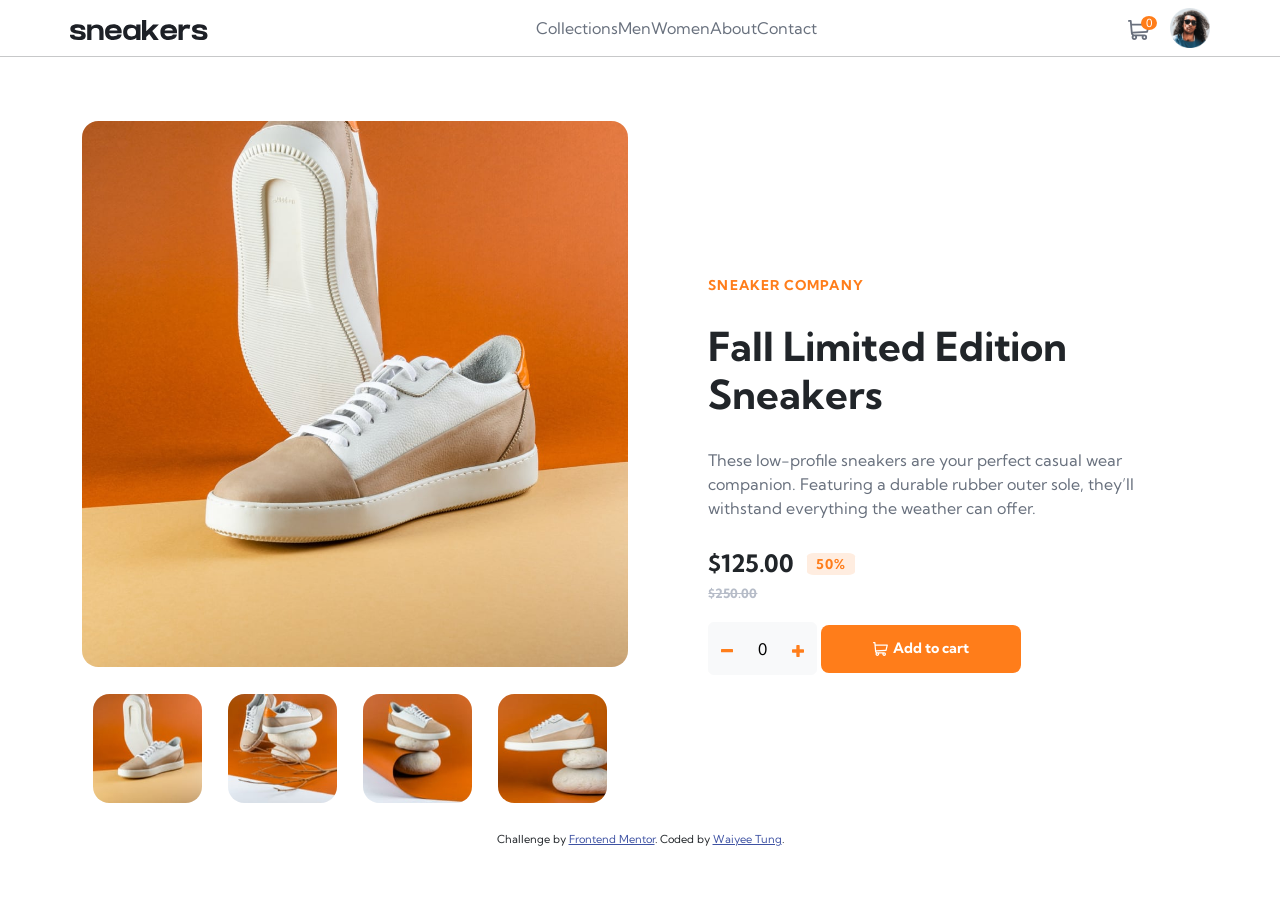
==== index.html @ faf1a02a "Added readme, html, css, js files and image folder" ====
<!DOCTYPE html>
<html lang="en">
<head>
  <meta charset="UTF-8">
  <meta name="viewport" content="width=device-width, initial-scale=1.0"> <!-- displays site properly based on user's device -->
  
  <link rel="icon" type="image/png" sizes="32x32" href="./images/favicon-32x32.png">
  <!-- Fonts -->
  <link rel="preconnect" href="https://fonts.googleapis.com">
  <link rel="preconnect" href="https://fonts.gstatic.com" crossorigin>
  <link href="https://fonts.googleapis.com/css2?family=Kumbh+Sans:wght@400;600;700&display=swap" rel="stylesheet">


  <!-- Bootstrap -->
  <link href="https://cdn.jsdelivr.net/npm/bootstrap@5.1.3/dist/css/bootstrap.min.css" rel="stylesheet" integrity="sha384-1BmE4kWBq78iYhFldvKuhfTAU6auU8tT94WrHftjDbrCEXSU1oBoqyl2QvZ6jIW3" crossorigin="anonymous">
  
  <!-- Stylesheet -->
  <link rel="stylesheet" href="styles.css">
  <title>Sneakers</title>

  <!-- Feel free to remove these styles or customise in your own stylesheet 👍 -->
  <style>
    .attribution { font-size: 11px; text-align: center; }
    .attribution a { color: hsl(228, 45%, 44%); }
  </style>
</head>
<body>
<!-- Dark Overlay element -->
<div class="overlay"></div>

<!-- Navbar -->
<header>
  <div class="container-lg navbar">
    <ul class="left-nav">
      <li><a href="#" class="icon-menu">
        <img src="images/icon-menu.svg" alt="icon-menu">
      </a></li>
      <li><a href="#" class="navbar-brand">
        <img src="images/logo.svg" alt="logo" srcset="" class="logo">
      </a></li>
    </ul>
    
    <ul class="sidebar">
      <li>
       <button id="dismiss">
        <img src="images/icon-close-grey.svg" alt="icon-close">
       </button>
      </li>
      <li data-toggle="collapse" aria-expanded="false"><a href="#" class="nav-link">Collections</a></li>
      <li><a href="#" class="nav-link">Men</a></li>
      <li><a href="#" class="nav-link">Women</a></li>
      <li><a href="#" class="nav-link">About</a></li>
      <li><a href="#" class="nav-link">Contact</a></li>
    </ul>
  
    <ul class="right-nav">  
      <li class="nav-item nav-cart">
        <a class="cart-icon nav-link" href="#">
          <img src="images/icon-cart.svg" alt="cart-icon">
          <span class="cart-count">0</span>
        </a>
        <div class="cart">
          <p class="cart-head">Cart</p>
          <div class="cart-body">
            <div class="cart-empty">
              <p>Your Cart is empty</p>
            </div>
          </div>
        </div>
      </li>
      
      <li class="nav-item">
        <a class="nav-link avatar" href="#"><img src="images/image-avatar.png" alt="avatar"></a>
      </li>
    </ul>
  </div>
  
</header>
<hr>


<div class="container-lg">
  <div class="row">
    <!-- Image Product -->
    <div class="photo col-md-6">
      <div class="img-large-div">
        <img class="img-large" src="images/image-product-1.jpg" alt="">
        <a class="prev"><img src="images/icon-previous.svg" alt="prev-icon"></a>
        <a class="next"><img src="images/icon-next.svg" alt="next-icon"></a>
      </div>

      
      

      
      <div class="thumbnails d-none d-md-block">
        <img class="thumbnail" src="images/image-product-1-thumbnail.jpg" alt="beige-white-shoes1">
        <img class="thumbnail" src="images/image-product-2-thumbnail.jpg" alt="beige-white-shoes2">
        <img class="thumbnail" src="images/image-product-3-thumbnail.jpg" alt="beige-white-shoe3">
        <img class="thumbnail" src="images/image-product-4-thumbnail.jpg" alt="beige-white-shoe4"> 
      </div>
    </div>
  
    <!-- Lightbox -->
    <div id="myModal" class="modal">
       
      <span class="close"><img src="images/icon-close.svg" alt="close-icon"></span>
      
      <div class="modal-content">
        <img class="img-large" src="images/image-product-1.jpg" alt="">
        <div class="thumbnails">
          <img class="thumbnail" src="images/image-product-1-thumbnail.jpg" alt="beige-white-shoes1">
          <img class="thumbnail" src="images/image-product-2-thumbnail.jpg" alt="beige-white-shoes2">
          <img class="thumbnail" src="images/image-product-3-thumbnail.jpg" alt="beige-white-shoe3">
          <img class="thumbnail" src="images/image-product-4-thumbnail.jpg" alt="beige-white-shoe4">
        </div>
        <div class="images">
          <img class="mySlides" src="images/image-product-1.jpg" alt="">
          <img class="mySlides" src="images/image-product-2.jpg" alt="">
          <img class="mySlides" src="images/image-product-3.jpg" alt="">
          <img class="mySlides" src="images/image-product-4.jpg" alt="">
        </div>

        <a class="prev"><img src="images/icon-previous.svg" alt="prev-icon"></a>
        <a class="next"><img src="images/icon-next.svg" alt="next-icon"></a>
      </div>
    </div>


    


    <!-- Product Description -->
    <div class="product-desp col-md-6">
      <h4>Sneaker Company</h4>
      <h2>Fall Limited Edition Sneakers</h2>
      <p>These low-profile sneakers are your perfect casual wear companion. Featuring a 
          durable rubber outer sole, they’ll withstand everything the weather can offer.
      </p>
      <div class="price">
        <h3>$<span>125</span>.00</h3>
        <h4 class="percent-off">50%</h4>
      </div>
      
      <h5>$250.00</h5>

      <div class="buttons">
        <div class="btn-group btn-lg" role="group" aria-label="number-add-to-cart">
          <button id="minus-btn" type="button" class="btn btn-light"><img src="images/icon-minus.svg" alt="minus-icon"></button>
          <button id="total-btn" type="button" class="btn btn-light">0</button>
          <button id="plus-btn" type="button" class="btn btn-light"><img src="images/icon-plus.svg" alt="minus-icon"></button>
        </div>

        <button id="add-cart" type="button" class="btn btn-primary btn-lg">
          <img class="icon-cart-white" src="images/icon-cart-white.svg" alt="cart-icon">Add to cart
        </button>
      </div>
      
    </div>
  </div>
</div>

  
  <div class="attribution">
    Challenge by <a href="https://www.frontendmentor.io?ref=challenge" target="_blank">Frontend Mentor</a>. 
    Coded by <a href="#">Waiyee Tung</a>.
  </div>

  <!-- jQuery first-->
  <script src="https://code.jquery.com/jquery-3.6.0.min.js" integrity="sha256-/xUj+3OJU5yExlq6GSYGSHk7tPXikynS7ogEvDej/m4=" crossorigin="anonymous"></script>  

  <!-- Bootstrap JS -->
  <script src="https://cdn.jsdelivr.net/npm/bootstrap@5.1.3/dist/js/bootstrap.bundle.min.js" integrity="sha384-ka7Sk0Gln4gmtz2MlQnikT1wXgYsOg+OMhuP+IlRH9sENBO0LRn5q+8nbTov4+1p" crossorigin="anonymous"></script>

  <!-- JS -->
  <script src="sidebar.js"></script>
  <script src="quantity.js"></script>
  <script src="app.js"></script>
</body>
</html>
---- styles.css ----
body {
    font-family: 'Kumbh Sans', sans-serif;
}

/* Nav */
.icon-menu {
    padding-right: 15px;
}

ul {
    list-style-type: none;
    margin: 0;
    padding: 0;
}

.nav-link {
    color: hsl(219, 9%, 45%);
}

.nav-link:hover {
    color: hsl(220, 13%, 13%);
    font-weight: 600;
}

.left-nav, .sidebar, .right-nav {
    display: flex;
    align-items: center;
}

.cart-icon {
    padding: 0;
}

.cart-icon:hover {
    transform: scale(1.1);
}

@media (min-width: 768px) {
    ul {
        display: flex;
    }

    .icon-menu, #dismiss {
        display: none;
    }
}

@media (max-width: 767.98px) {

    .sidebar {
        display: none;
        min-width: 250px;
        max-width: 250px;
        background-color: white;
        height: 100vh;
        position: fixed;
        top: 0;
        left: 0;
        /* top layer */
        z-index: 9999;
    }

    .sidebar.active {
        display: block;
    }

    .overlay {
        display: none;
        position: fixed;
        /* full screen */
        width: 100vw;
        height: 100vh;
        /* transparent black */
        background: rgba(0, 0, 0, 0.7);
        /* middle layer, i.e. appears below the sidebar */
        z-index: 998;
        opacity: 0.8;
        /* animate the transition */
        transition: all 0.5s ease-in-out;
    }

    /* display .overlay when it has the .active class */
    .overlay.active {
        display: block;   
    }

    #dismiss {
        width: 35px;
        height: 35px;
        /* position: absolute; */
        /* top right corner of the sidebar */
        top: 10px;
        left: 10px;
    }


}

/*  */
.nav-item .avatar img {
    width: 40px;
}

.cart-count {
    background: #FF7D19;
    color: white;
    font-size: 0.7em;
    padding: 0 5px;
    border-radius: 50%;
    text-align: center;
    position: relative;
    right: 13px;
    bottom: 7px;
}

.avatar img:hover {
    border: 2px solid hsl(26, 100%, 55%);
    border-radius: 50%;
}

hr {
    margin-top: 0;
    margin-bottom: 5%;
}

@media (max-width: 767.98px) {
    hr {
        margin-bottom: 0;
    }
}


/* Images */
@media (max-width: 767.98px) {
    .col-md-6 {
        padding: 0;
    }
}

.img-large-div .img-large {
    max-width: 100%;
    object-fit: contain;
}

@media (min-width: 768px) {
    .img-large-div .img-large {
    border-radius: 3%;
    }
}


.img-large-div, .thumbnails {
    display: flex;
    justify-content: space-between;
}

.thumbnail {
    width: 20%;
    border-radius: 15%;
    margin: 5% 2%;
}

.thumbnail:hover {
    border: 2px solid hsl(26, 100%, 55%);
    opacity: 90%;
}


/* Lightbox */

.modal .img-large{
    width: 100%;
}

.modal .images {
    display: none;
}

.modal {
    display: none;
    position: fixed;
    z-index: 1;
    padding-top: 100px;
    left: 0;
    top: 0;
    width: 100%;
    height: 100%;
    overflow: auto;
    background-color: rgb(0,0,0); /* Fallback color */
    background-color: rgba(0,0,0,0.7); /* Black w/ opacity */
}

.modal-content {
    margin: auto;
    display: block;
    max-width: 700px;
}

.modal .close img{   
    position: absolute;
    top: 6%;
    right: 18%;
    transition: 0.3s;
    width: 1em;
}
  
@media (max-width: 1199.98px) {
    .modal .close img {
        top: 6%;
        right: 15%;
    }
}

@media (max-width: 991.98px) {
    .modal .close img {
        top: 6%;
        right: 10%;
    }
}

.modal .close img:hover,
.modal .close img:focus {
    text-decoration: none;
    cursor: pointer;
    width: 1.1em;
}

.prev,
.next {
      cursor: pointer;
      position: absolute;
      top: 50%;
      margin-top: -15%;
      width: auto;
      padding: 20px 25px;
      border-radius: 50%;
      transition: 0.6s ease;
      background-color: white;
  }

.prev {
    left: -4%;
}

.next {
    right: -4%;
  }

.prev:hover, .next:hover {
    transform: scale(1.1);
}

.photo .img-large-div {
    position: relative;
}

.photo .prev,
.photo .next {
    padding: 15px 20px;
    margin-top: -7%;
}

.photo .prev {
    left: 2%;
}

.photo .next {
    right: 2%;
}

@media (min-width: 768px) {
    .photo .prev, 
    .photo .next {
        display: none;
    }
}


/* Product Description */
.product-desp {
    padding: 0 6%;
    display: flex;
    flex-direction: column;
    justify-content: center;
}

@media (max-width: 767.98px) {
    .product-desp {
        padding: 10% 6%;
    }
}

.product-desp h4 {
    color: hsl(26, 100%, 55%);
    text-transform: uppercase;
    font-size: 0.85em;
    font-weight: 700;
    letter-spacing: 0.08em;
  }

.product-desp h2 {
      font-weight: 700;
      font-size: 2.5em;
      padding: 5% 0;
  }

.product-desp p {
      color: hsl(219, 9%, 45%);
      padding-bottom: 3%;
  }

.product-desp .price {
    display: inline-flex;
    align-items: center;
}

.product-desp h3 {
      font-size: 1.5em;
      font-weight: 700;
      padding-right: 3%;
  }

.product-desp .percent-off {
      background-color: hsl(25, 100%, 94%);
      width: 48px;
      height: 60%;
      padding: 3px 2px;
      border-radius: 15%;
      text-align: center;
  }

.product-desp h5 {
      color: hsl(220, 14%, 75%);
      font-size: 0.8em;
      font-weight: 700;
      text-decoration: line-through;
  }

.product-desp .btn-lg {
    height: 3.3em;
}

.product-desp #add-cart {
    background-color: hsl(26, 100%, 55%);
    color: white;
    display: inline-flex;
    align-items: center;
    justify-content: center;
    width: 46%;
    font-size: 0.9em;
    font-weight: 700;
    border: none;
}

#add-cart:hover {
    background-color: hsl(26, 100%, 50%);
}

.product-desp .icon-cart-white {
    width: 1.4em;
    padding-right: 5px;
}

.buttons {
    padding-top: 3%;
}

.btn-group {
    padding-left: 0;
}


/* Cart */
.nav-cart {
    position: relative;
}

.cart {
    display: none;
    position: absolute;
    z-index: 1;
    background-color: white;
    width: 370px;
    top: 3.5em;
    left: -650%;
    box-shadow: 0 0 7px hsl(218, 21%, 82%);
    border-radius: 5%;
}

.cart-head, .cart-body {
    padding: 5%;
}

.cart-head {
    font-weight: 700;
    border-bottom: 1px solid hsl(218, 21%, 82%);
}

.cart-main img {
    width: 50px;
    height: 50px;
    border-radius: 14%;
    margin-right: 16px;
}

.cart-main .icon-delete {
    width: 12px;
    height: 13px;
    margin: 15px 0;
}

.cart-added-items {
    display: flex;
    flex-direction: row;
    justify-content: center;
}

.cart-added-items .name-price {
    margin-right: 15px;
}

.cart-main .btn-primary {
    background-color: #FF7D19;
    border: 1px solid #f6791a;
    width: 100%;
    height: 50px;
    font-size: 0.9em;
    font-weight: 600;
    
}
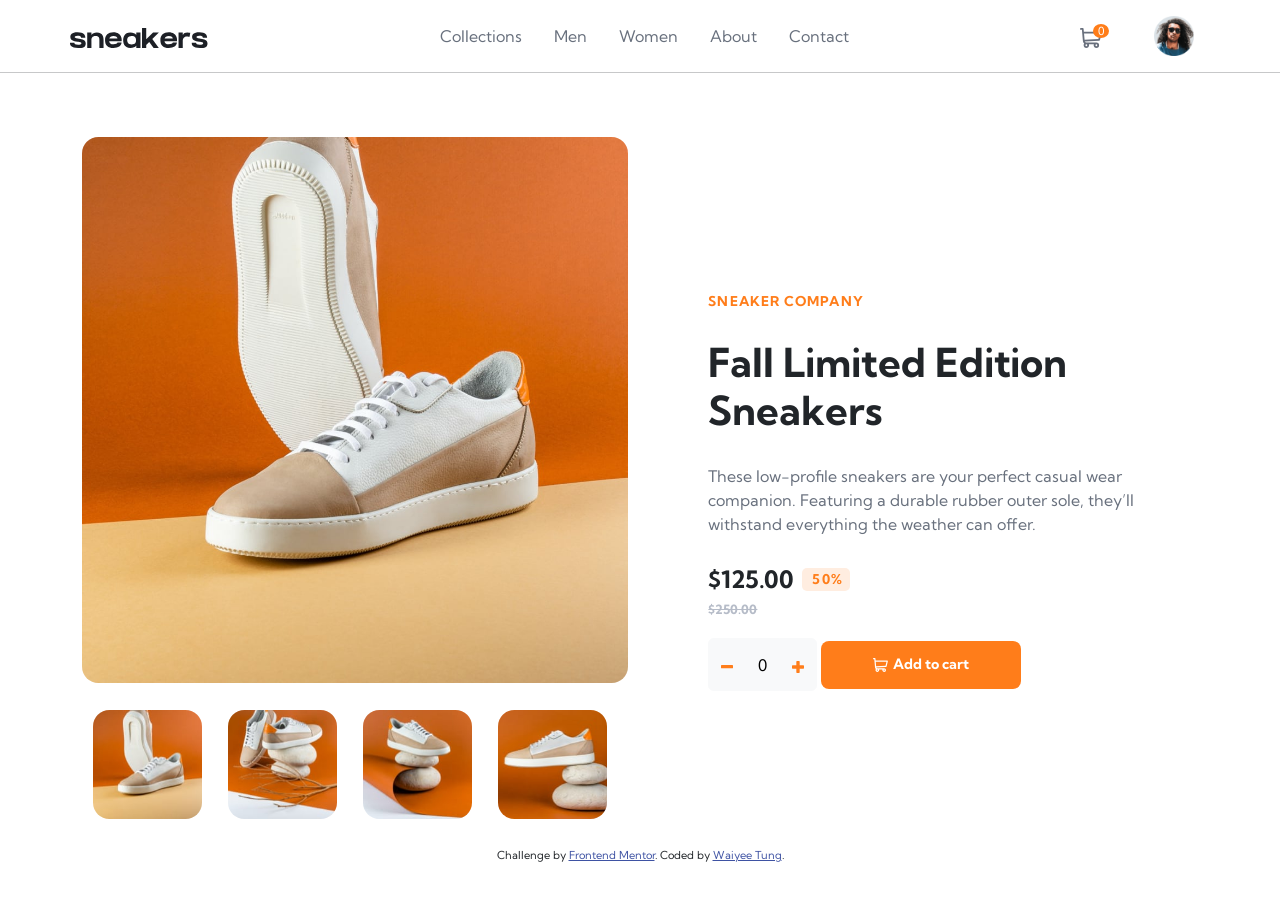
==== commit 568cc742: "index.html updated" ====
--- a/index.html
+++ b/index.html
@@ -137,12 +137,14 @@
       <p>These low-profile sneakers are your perfect casual wear companion. Featuring a 
           durable rubber outer sole, they’ll withstand everything the weather can offer.
       </p>
-      <div class="price">
-        <h3>$<span>125</span>.00</h3>
-        <h4 class="percent-off">50%</h4>
+      <div class="price-div">
+        <div class="price">
+          <h3>$<span>125</span>.00</h3>
+          <h4 class="percent-off">50%</h4>
+        </div>
+        <h5>$250.00</h5>
       </div>
-      
-      <h5>$250.00</h5>
+
 
       <div class="buttons">
         <div class="btn-group btn-lg" role="group" aria-label="number-add-to-cart">
--- a/styles.css
+++ b/styles.css
@@ -15,6 +15,8 @@
 
 .nav-link {
     color: hsl(219, 9%, 45%);
+    margin: 0.5rem 1rem;
+    padding: 0;
 }
 
 .nav-link:hover {
@@ -140,6 +142,7 @@
 .img-large-div .img-large {
     max-width: 100%;
     object-fit: contain;
+    cursor: pointer;
 }
 
 @media (min-width: 768px) {
@@ -152,6 +155,7 @@
 .img-large-div, .thumbnails {
     display: flex;
     justify-content: space-between;
+    cursor: pointer;
 }
 
 .thumbnail {
@@ -284,12 +288,6 @@
     justify-content: center;
 }
 
-@media (max-width: 767.98px) {
-    .product-desp {
-        padding: 10% 6%;
-    }
-}
-
 .product-desp h4 {
     color: hsl(26, 100%, 55%);
     text-transform: uppercase;
@@ -324,9 +322,10 @@
       background-color: hsl(25, 100%, 94%);
       width: 48px;
       height: 60%;
-      padding: 3px 2px;
-      border-radius: 15%;
+      padding: 3px 10px;
+      border-radius: 5px;
       text-align: center;
+      margin-right: 10em;
   }
 
 .product-desp h5 {
@@ -334,6 +333,8 @@
       font-size: 0.8em;
       font-weight: 700;
       text-decoration: line-through;
+      display: flex;
+      align-items: center;
   }
 
 .product-desp .btn-lg {
@@ -369,6 +370,23 @@
     padding-left: 0;
 }
 
+@media (max-width: 767.98px) {
+    .product-desp {
+        padding: 10% 6%;
+    }
+
+    .price-div {
+        display: flex;
+        justify-content: space-between;
+    }
+
+    .btn-group, .product-desp #add-cart {
+        width: 100%;
+        padding-right: 0;
+        padding-left: 0;
+    }
+    
+}
 
 /* Cart */
 .nav-cart {
@@ -382,9 +400,9 @@
     background-color: white;
     width: 370px;
     top: 3.5em;
-    left: -650%;
+    right: -3.5em;
     box-shadow: 0 0 7px hsl(218, 21%, 82%);
-    border-radius: 5%;
+    border-radius: 15px;
 }
 
 .cart-head, .cart-body {
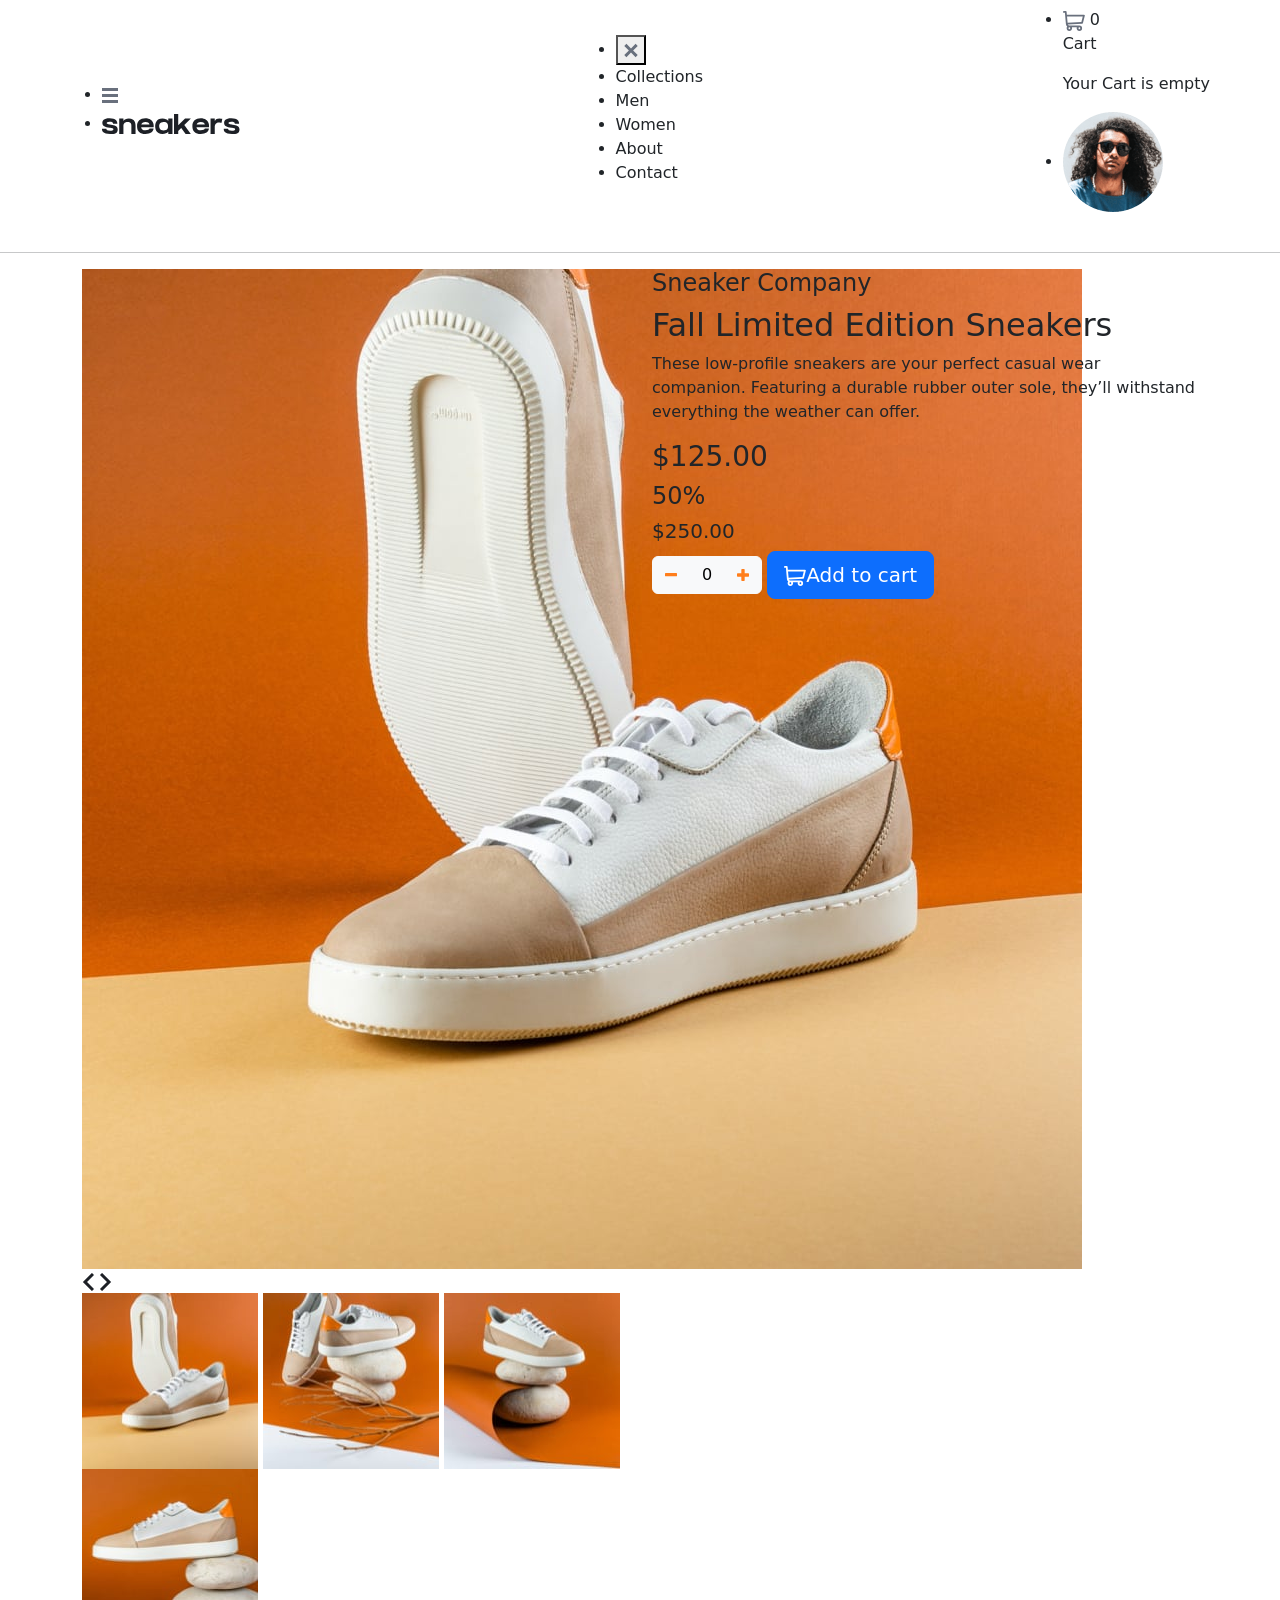
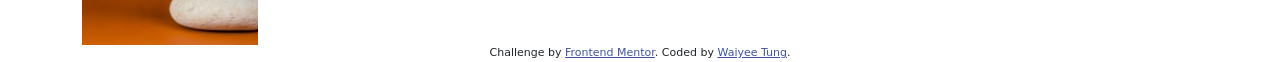
==== commit 6ef86a95: "Update index.html" ====
--- a/index.html
+++ b/index.html
@@ -15,7 +15,7 @@
   <link href="https://cdn.jsdelivr.net/npm/bootstrap@5.1.3/dist/css/bootstrap.min.css" rel="stylesheet" integrity="sha384-1BmE4kWBq78iYhFldvKuhfTAU6auU8tT94WrHftjDbrCEXSU1oBoqyl2QvZ6jIW3" crossorigin="anonymous">
   
   <!-- Stylesheet -->
-  <link rel="stylesheet" href="styles.css">
+  <link rel="stylesheet" href="style.css">
   <title>Sneakers</title>
 
   <!-- Feel free to remove these styles or customise in your own stylesheet 👍 -->
@@ -179,4 +179,4 @@
   <script src="quantity.js"></script>
   <script src="app.js"></script>
 </body>
-</html>+</html>
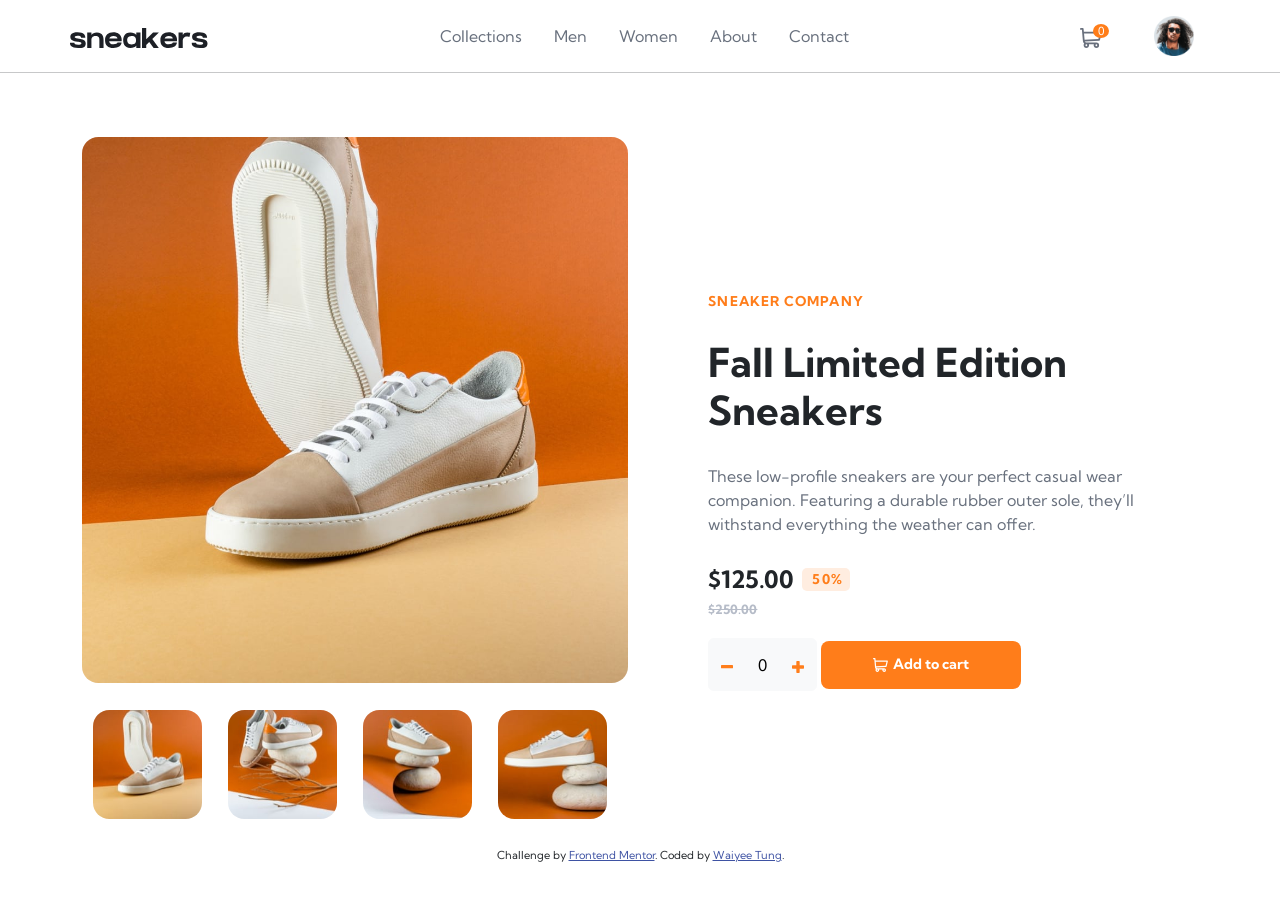
==== commit 92100b26: "Update index.html" ====
--- a/index.html
+++ b/index.html
@@ -15,7 +15,7 @@
   <link href="https://cdn.jsdelivr.net/npm/bootstrap@5.1.3/dist/css/bootstrap.min.css" rel="stylesheet" integrity="sha384-1BmE4kWBq78iYhFldvKuhfTAU6auU8tT94WrHftjDbrCEXSU1oBoqyl2QvZ6jIW3" crossorigin="anonymous">
   
   <!-- Stylesheet -->
-  <link rel="stylesheet" href="style.css">
+  <link rel="stylesheet" href="styles.css">
   <title>Sneakers</title>
 
   <!-- Feel free to remove these styles or customise in your own stylesheet 👍 -->
--- a/styles.css
+++ b/styles.css
@@ -0,0 +1,453 @@
+body {
+    font-family: 'Kumbh Sans', sans-serif;
+}
+
+/* Nav */
+.icon-menu {
+    padding-right: 15px;
+}
+
+ul {
+    list-style-type: none;
+    margin: 0;
+    padding: 0;
+}
+
+.nav-link {
+    color: hsl(219, 9%, 45%);
+    margin: 0.5rem 1rem;
+    padding: 0;
+}
+
+.nav-link:hover {
+    color: hsl(220, 13%, 13%);
+    font-weight: 600;
+}
+
+.left-nav, .sidebar, .right-nav {
+    display: flex;
+    align-items: center;
+}
+
+.cart-icon {
+    padding: 0;
+}
+
+.cart-icon:hover {
+    transform: scale(1.1);
+}
+
+@media (min-width: 768px) {
+    ul {
+        display: flex;
+    }
+
+    .icon-menu, #dismiss {
+        display: none;
+    }
+}
+
+@media (max-width: 767.98px) {
+
+    .sidebar {
+        display: none;
+        min-width: 250px;
+        max-width: 250px;
+        background-color: white;
+        height: 100vh;
+        position: fixed;
+        top: 0;
+        left: 0;
+        /* top layer */
+        z-index: 9999;
+    }
+
+    .sidebar.active {
+        display: block;
+    }
+
+    .overlay {
+        display: none;
+        position: fixed;
+        /* full screen */
+        width: 100vw;
+        height: 100vh;
+        /* transparent black */
+        background: rgba(0, 0, 0, 0.7);
+        /* middle layer, i.e. appears below the sidebar */
+        z-index: 998;
+        opacity: 0.8;
+        /* animate the transition */
+        transition: all 0.5s ease-in-out;
+    }
+
+    /* display .overlay when it has the .active class */
+    .overlay.active {
+        display: block;   
+    }
+
+    #dismiss {
+        width: 35px;
+        height: 35px;
+        /* position: absolute; */
+        /* top right corner of the sidebar */
+        top: 10px;
+        left: 10px;
+    }
+
+
+}
+
+/*  */
+.nav-item .avatar img {
+    width: 40px;
+}
+
+.cart-count {
+    background: #FF7D19;
+    color: white;
+    font-size: 0.7em;
+    padding: 0 5px;
+    border-radius: 50%;
+    text-align: center;
+    position: relative;
+    right: 13px;
+    bottom: 7px;
+}
+
+.avatar img:hover {
+    border: 2px solid hsl(26, 100%, 55%);
+    border-radius: 50%;
+}
+
+hr {
+    margin-top: 0;
+    margin-bottom: 5%;
+}
+
+@media (max-width: 767.98px) {
+    hr {
+        margin-bottom: 0;
+    }
+}
+
+
+/* Images */
+@media (max-width: 767.98px) {
+    .col-md-6 {
+        padding: 0;
+    }
+}
+
+.img-large-div .img-large {
+    max-width: 100%;
+    object-fit: contain;
+    cursor: pointer;
+}
+
+@media (min-width: 768px) {
+    .img-large-div .img-large {
+    border-radius: 3%;
+    }
+}
+
+
+.img-large-div, .thumbnails {
+    display: flex;
+    justify-content: space-between;
+    cursor: pointer;
+}
+
+.thumbnail {
+    width: 20%;
+    border-radius: 15%;
+    margin: 5% 2%;
+}
+
+.thumbnail:hover {
+    border: 2px solid hsl(26, 100%, 55%);
+    opacity: 90%;
+}
+
+
+/* Lightbox */
+
+.modal .img-large{
+    width: 100%;
+}
+
+.modal .images {
+    display: none;
+}
+
+.modal {
+    display: none;
+    position: fixed;
+    z-index: 1;
+    padding-top: 100px;
+    left: 0;
+    top: 0;
+    width: 100%;
+    height: 100%;
+    overflow: auto;
+    background-color: rgb(0,0,0); /* Fallback color */
+    background-color: rgba(0,0,0,0.7); /* Black w/ opacity */
+}
+
+.modal-content {
+    margin: auto;
+    display: block;
+    max-width: 700px;
+}
+
+.modal .close img{   
+    position: absolute;
+    top: 6%;
+    right: 18%;
+    transition: 0.3s;
+    width: 1em;
+}
+  
+@media (max-width: 1199.98px) {
+    .modal .close img {
+        top: 6%;
+        right: 15%;
+    }
+}
+
+@media (max-width: 991.98px) {
+    .modal .close img {
+        top: 6%;
+        right: 10%;
+    }
+}
+
+.modal .close img:hover,
+.modal .close img:focus {
+    text-decoration: none;
+    cursor: pointer;
+    width: 1.1em;
+}
+
+.prev,
+.next {
+      cursor: pointer;
+      position: absolute;
+      top: 50%;
+      margin-top: -15%;
+      width: auto;
+      padding: 20px 25px;
+      border-radius: 50%;
+      transition: 0.6s ease;
+      background-color: white;
+  }
+
+.prev {
+    left: -4%;
+}
+
+.next {
+    right: -4%;
+  }
+
+.prev:hover, .next:hover {
+    transform: scale(1.1);
+}
+
+.photo .img-large-div {
+    position: relative;
+}
+
+.photo .prev,
+.photo .next {
+    padding: 15px 20px;
+    margin-top: -7%;
+}
+
+.photo .prev {
+    left: 2%;
+}
+
+.photo .next {
+    right: 2%;
+}
+
+@media (min-width: 768px) {
+    .photo .prev, 
+    .photo .next {
+        display: none;
+    }
+}
+
+
+/* Product Description */
+.product-desp {
+    padding: 0 6%;
+    display: flex;
+    flex-direction: column;
+    justify-content: center;
+}
+
+.product-desp h4 {
+    color: hsl(26, 100%, 55%);
+    text-transform: uppercase;
+    font-size: 0.85em;
+    font-weight: 700;
+    letter-spacing: 0.08em;
+  }
+
+.product-desp h2 {
+      font-weight: 700;
+      font-size: 2.5em;
+      padding: 5% 0;
+  }
+
+.product-desp p {
+      color: hsl(219, 9%, 45%);
+      padding-bottom: 3%;
+  }
+
+.product-desp .price {
+    display: inline-flex;
+    align-items: center;
+}
+
+.product-desp h3 {
+      font-size: 1.5em;
+      font-weight: 700;
+      padding-right: 3%;
+  }
+
+.product-desp .percent-off {
+      background-color: hsl(25, 100%, 94%);
+      width: 48px;
+      height: 60%;
+      padding: 3px 10px;
+      border-radius: 5px;
+      text-align: center;
+      margin-right: 10em;
+  }
+
+.product-desp h5 {
+      color: hsl(220, 14%, 75%);
+      font-size: 0.8em;
+      font-weight: 700;
+      text-decoration: line-through;
+      display: flex;
+      align-items: center;
+  }
+
+.product-desp .btn-lg {
+    height: 3.3em;
+}
+
+.product-desp #add-cart {
+    background-color: hsl(26, 100%, 55%);
+    color: white;
+    display: inline-flex;
+    align-items: center;
+    justify-content: center;
+    width: 46%;
+    font-size: 0.9em;
+    font-weight: 700;
+    border: none;
+}
+
+#add-cart:hover {
+    background-color: hsl(26, 100%, 50%);
+}
+
+.product-desp .icon-cart-white {
+    width: 1.4em;
+    padding-right: 5px;
+}
+
+.buttons {
+    padding-top: 3%;
+}
+
+.btn-group {
+    padding-left: 0;
+}
+
+@media (max-width: 767.98px) {
+    .product-desp {
+        padding: 10% 6%;
+    }
+
+    .price-div {
+        display: flex;
+        justify-content: space-between;
+    }
+
+    .btn-group, .product-desp #add-cart {
+        width: 100%;
+        padding-right: 0;
+        padding-left: 0;
+    }
+    
+}
+
+/* Cart */
+.nav-cart {
+    position: relative;
+}
+
+.cart {
+    display: none;
+    position: absolute;
+    z-index: 1;
+    background-color: white;
+    width: 370px;
+    top: 3.5em;
+    right: -3.5em;
+    box-shadow: 0 0 7px hsl(218, 21%, 82%);
+    border-radius: 15px;
+}
+
+.cart-head, .cart-body {
+    padding: 5%;
+}
+
+.cart-head {
+    font-weight: 700;
+    border-bottom: 1px solid hsl(218, 21%, 82%);
+}
+
+.cart-main img {
+    width: 50px;
+    height: 50px;
+    border-radius: 14%;
+    margin-right: 16px;
+}
+
+.cart-main .icon-delete {
+    width: 12px;
+    height: 13px;
+    margin: 15px 0;
+}
+
+.cart-added-items {
+    display: flex;
+    flex-direction: row;
+    justify-content: center;
+}
+
+.cart-added-items .name-price {
+    margin-right: 15px;
+}
+
+.cart-main .btn-primary {
+    background-color: #FF7D19;
+    border: 1px solid #f6791a;
+    width: 100%;
+    height: 50px;
+    font-size: 0.9em;
+    font-weight: 600;
+    
+}
+
+
+
+
+  
